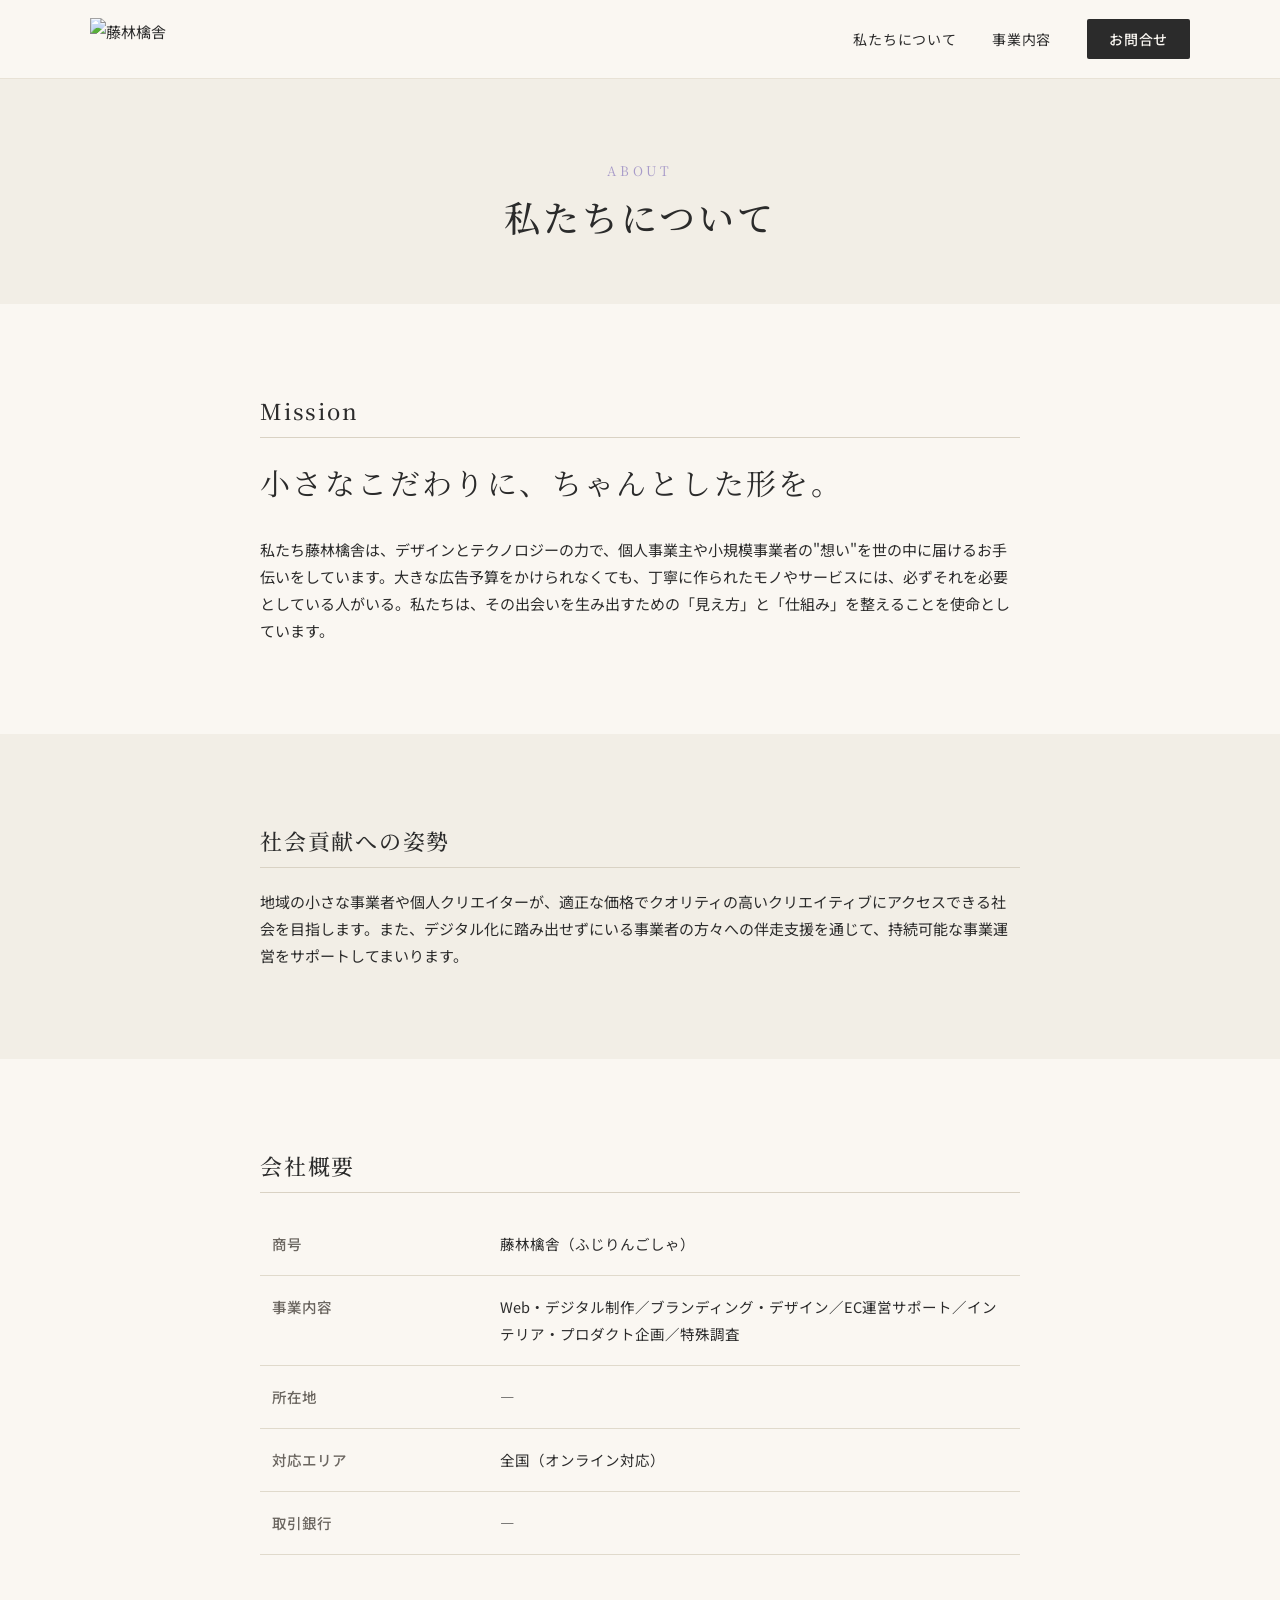
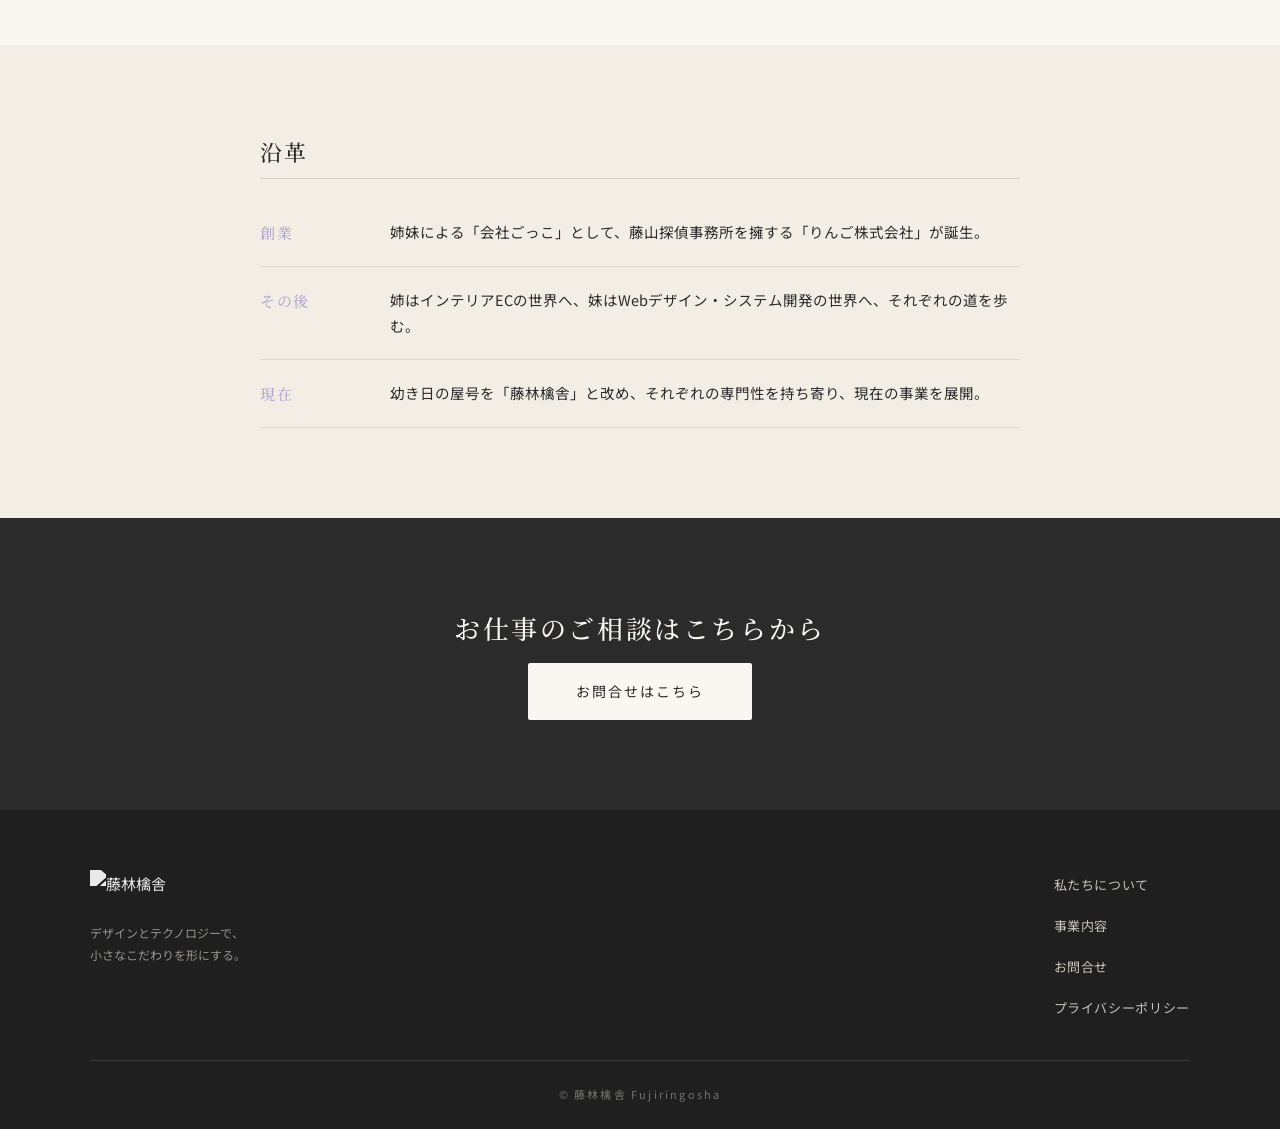
==== about.html @ e3a3d270 "Add files via upload" ====
<!DOCTYPE html>
<html lang="ja">
<head>
<meta charset="UTF-8">
<meta name="viewport" content="width=device-width, initial-scale=1.0">
<meta name="robots" content="noindex">
<title>私たちについて | 藤林檎舎</title>
<link rel="stylesheet" href="css/style.css">
<link href="https://fonts.googleapis.com/css2?family=Noto+Sans+JP:wght@400;500;700&family=Noto+Serif+JP:wght@500;700&display=swap" rel="stylesheet">
</head>
<body>

<header class="site-header">
  <div class="container header-inner">
    <a href="index.html" class="logo"><img src="https://fujiringosha.ikakoworks.com/logo_FUJIRINGOSHA.png" alt="藤林檎舎"></a>
    <nav class="global-nav">
      <ul>
        <li><a href="about.html">私たちについて</a></li>
        <li><a href="service.html">事業内容</a></li>
        <li><a href="contact.html" class="nav-cta">お問合せ</a></li>
      </ul>
    </nav>
    <button class="hamburger" aria-label="メニュー"><span></span><span></span><span></span></button>
  </div>
</header>

<main>
  <section class="page-hero">
    <div class="container">
      <p class="page-hero-en">About</p>
      <h1>私たちについて</h1>
    </div>
  </section>

  <section class="section">
    <div class="container narrow">
      <h2 class="block-title">Mission</h2>
      <p class="big-copy">小さなこだわりに、ちゃんとした形を。</p>
      <p>
        私たち藤林檎舎は、デザインとテクノロジーの力で、個人事業主や小規模事業者の"想い"を世の中に届けるお手伝いをしています。大きな広告予算をかけられなくても、丁寧に作られたモノやサービスには、必ずそれを必要としている人がいる。私たちは、その出会いを生み出すための「見え方」と「仕組み」を整えることを使命としています。
      </p>
    </div>
  </section>

  <section class="section bg-soft">
    <div class="container narrow">
      <h2 class="block-title">社会貢献への姿勢</h2>
      <p>
        地域の小さな事業者や個人クリエイターが、適正な価格でクオリティの高いクリエイティブにアクセスできる社会を目指します。また、デジタル化に踏み出せずにいる事業者の方々への伴走支援を通じて、持続可能な事業運営をサポートしてまいります。
      </p>
    </div>
  </section>

  <section class="section">
    <div class="container narrow">
      <h2 class="block-title">会社概要</h2>
      <table class="company-table">
        <tr><th>商号</th><td>藤林檎舎（ふじりんごしゃ）</td></tr>
        <tr><th>事業内容</th><td>Web・デジタル制作／ブランディング・デザイン／EC運営サポート／インテリア・プロダクト企画／特殊調査</td></tr>
        <tr><th>所在地</th><td>― </td></tr>
        <tr><th>対応エリア</th><td>全国（オンライン対応）</td></tr>
        <tr><th>取引銀行</th><td>―</td></tr>
      </table>
    </div>
  </section>

  <section class="section bg-soft">
    <div class="container narrow">
      <h2 class="block-title">沿革</h2>
      <dl class="history">
        <div><dt>創業</dt><dd>姉妹による「会社ごっこ」として、藤山探偵事務所を擁する「りんご株式会社」が誕生。</dd></div>
        <div><dt>その後</dt><dd>姉はインテリアECの世界へ、妹はWebデザイン・システム開発の世界へ、それぞれの道を歩む。</dd></div>
        <div><dt>現在</dt><dd>幼き日の屋号を「藤林檎舎」と改め、それぞれの専門性を持ち寄り、現在の事業を展開。</dd></div>
      </dl>
    </div>
  </section>

  <section class="section cta-section">
    <div class="container">
      <h2>お仕事のご相談はこちらから</h2>
      <a href="contact.html" class="btn-primary">お問合せはこちら</a>
    </div>
  </section>
</main>

<footer class="site-footer">
  <div class="container footer-inner">
    <div class="footer-left">
      <img src="https://fujiringosha.ikakoworks.com/logo_FUJIRINGOSHA.png" alt="藤林檎舎" class="footer-logo">
      <p class="footer-tagline">デザインとテクノロジーで、<br>小さなこだわりを形にする。</p>
    </div>
    <nav class="footer-nav">
      <ul>
        <li><a href="about.html">私たちについて</a></li>
        <li><a href="service.html">事業内容</a></li>
        <li><a href="contact.html">お問合せ</a></li>
        <li><a href="privacy.html">プライバシーポリシー</a></li>
      </ul>
    </nav>
  </div>
  <p class="copyright">© 藤林檎舎 Fujiringosha</p>
</footer>

<script>
  document.querySelector('.hamburger').addEventListener('click', function() {
    document.querySelector('.global-nav').classList.toggle('open');
    this.classList.toggle('active');
  });
</script>
</body>
</html>
---- css/style.css ----
/* ========== Reset & Base ========== */
*, *::before, *::after { box-sizing: border-box; margin: 0; padding: 0; }
html { scroll-behavior: smooth; }
body {
  font-family: 'Noto Sans JP', -apple-system, BlinkMacSystemFont, sans-serif;
  color: #2B2B2B;
  background: #FAF7F2;
  line-height: 1.8;
  font-size: 15px;
  -webkit-font-smoothing: antialiased;
}
img { max-width: 100%; height: auto; display: block; }
a { color: inherit; text-decoration: none; transition: opacity .2s; }
a:hover { opacity: .65; }
ul { list-style: none; }
h1, h2, h3 { font-family: 'Noto Serif JP', serif; font-weight: 500; line-height: 1.5; }

/* ========== Layout ========== */
.container { width: 90%; max-width: 1100px; margin: 0 auto; }
.container.narrow { max-width: 760px; }
.section { padding: 90px 0; }
.section.bg-soft { background: #F2EEE6; }

/* ========== Header ========== */
.site-header {
  background: rgba(250, 247, 242, 0.95);
  backdrop-filter: blur(8px);
  position: sticky;
  top: 0;
  z-index: 100;
  border-bottom: 1px solid #E8E2D6;
}
.header-inner {
  display: flex;
  justify-content: space-between;
  align-items: center;
  padding: 18px 0;
}
.logo img { height: 42px; width: auto; }
.global-nav ul { display: flex; gap: 36px; align-items: center; }
.global-nav a { font-size: 14px; letter-spacing: .05em; }
.nav-cta {
  background: #2B2B2B;
  color: #FAF7F2 !important;
  padding: 10px 22px;
  border-radius: 2px;
  font-weight: 500;
}
.nav-cta:hover { opacity: .85; }
.hamburger {
  display: none;
  background: none;
  border: none;
  cursor: pointer;
  width: 32px;
  height: 32px;
  flex-direction: column;
  justify-content: center;
  gap: 6px;
}
.hamburger span {
  display: block;
  width: 24px;
  height: 1.5px;
  background: #2B2B2B;
  transition: transform .3s;
}

/* ========== Hero ========== */
.hero {
  padding: 140px 0 120px;
  background: linear-gradient(180deg, #FAF7F2 0%, #F2EEE6 100%);
  text-align: center;
}
.hero-copy {
  font-size: clamp(28px, 4vw, 44px);
  letter-spacing: .04em;
  margin-bottom: 28px;
}
.hero-sub {
  font-size: 15px;
  color: #6B6660;
  letter-spacing: .05em;
}

.page-hero {
  padding: 80px 0 60px;
  background: #F2EEE6;
  text-align: center;
}
.page-hero-en {
  font-family: 'Noto Serif JP', serif;
  font-size: 13px;
  letter-spacing: .3em;
  color: #A89BC9;
  margin-bottom: 8px;
  text-transform: uppercase;
}
.page-hero h1 {
  font-size: clamp(26px, 3.5vw, 36px);
  letter-spacing: .08em;
}

/* ========== Section Common ========== */
.section-title {
  text-align: center;
  font-size: 28px;
  letter-spacing: .1em;
  margin-bottom: 60px;
  position: relative;
}
.section-title span {
  display: block;
  font-size: 12px;
  color: #A89BC9;
  letter-spacing: .3em;
  margin-top: 8px;
  font-family: 'Noto Serif JP', serif;
}
.block-title {
  font-size: 22px;
  letter-spacing: .08em;
  margin: 40px 0 20px;
  padding-bottom: 10px;
  border-bottom: 1px solid #D9D2C4;
}
.block-title:first-child { margin-top: 0; }
.lead {
  text-align: center;
  font-size: 16px;
  line-height: 2.2;
  margin-bottom: 30px;
}
.big-copy {
  font-family: 'Noto Serif JP', serif;
  font-size: clamp(22px, 3vw, 30px);
  letter-spacing: .08em;
  color: #2B2B2B;
  margin: 20px 0 30px;
  line-height: 1.6;
}

/* ========== Service Grid ========== */
.service-grid {
  display: grid;
  grid-template-columns: repeat(auto-fit, minmax(260px, 1fr));
  gap: 24px;
}
.service-card {
  background: #FFFFFF;
  padding: 36px 28px;
  border: 1px solid #E8E2D6;
  border-radius: 4px;
  transition: transform .3s, box-shadow .3s;
  display: block;
}
.service-card:hover {
  transform: translateY(-4px);
  box-shadow: 0 8px 24px rgba(0,0,0,.06);
  opacity: 1;
}
.service-num {
  display: block;
  font-family: 'Noto Serif JP', serif;
  color: #A89BC9;
  font-size: 14px;
  letter-spacing: .2em;
  margin-bottom: 16px;
}
.service-card h3 {
  font-size: 17px;
  margin-bottom: 12px;
  letter-spacing: .05em;
}
.service-card p {
  font-size: 13px;
  color: #6B6660;
  line-height: 1.8;
}
.service-card.special {
  background: #F8F5EC;
  border-color: #D9C9A8;
}

/* ========== Service Detail ========== */
.service-num-large {
  font-family: 'Noto Serif JP', serif;
  color: #A89BC9;
  font-size: 14px;
  letter-spacing: .3em;
  margin-bottom: 12px;
}
.service-title {
  font-size: clamp(22px, 3vw, 30px);
  letter-spacing: .08em;
  margin-bottom: 30px;
  padding-bottom: 20px;
  border-bottom: 2px solid #2B2B2B;
}
.service-title .sub-name {
  display: block;
  font-size: 14px;
  color: #6B6660;
  margin-top: 8px;
  letter-spacing: .1em;
}
.sub-title {
  font-size: 16px;
  font-family: 'Noto Sans JP', sans-serif;
  font-weight: 700;
  margin: 30px 0 14px;
  letter-spacing: .05em;
}
.dot-list li {
  padding: 8px 0 8px 20px;
  position: relative;
  border-bottom: 1px dashed #E0DACC;
  font-size: 14.5px;
}
.dot-list li::before {
  content: '';
  width: 6px;
  height: 6px;
  background: #A89BC9;
  border-radius: 50%;
  position: absolute;
  left: 0;
  top: 18px;
}
.note {
  margin-top: 24px;
  padding: 16px 20px;
  background: #F8F5EC;
  border-left: 3px solid #A89BC9;
  font-size: 13.5px;
  color: #5A554E;
}
.caution {
  margin-top: 16px;
  font-size: 12.5px;
  color: #888;
  font-style: italic;
}

/* ========== About ========== */
.about-intro { text-align: center; }
.btn-line {
  display: inline-block;
  margin-top: 20px;
  padding: 10px 0;
  border-bottom: 1px solid #2B2B2B;
  font-size: 13px;
  letter-spacing: .15em;
}
.btn-line span { margin-left: 8px; transition: margin-left .3s; }
.btn-line:hover span { margin-left: 16px; }

.company-table {
  width: 100%;
  border-collapse: collapse;
}
.company-table th,
.company-table td {
  padding: 18px 12px;
  text-align: left;
  border-bottom: 1px solid #E0DACC;
  font-size: 14.5px;
  vertical-align: top;
}
.company-table th {
  width: 30%;
  font-weight: 500;
  color: #6B6660;
}
.history div {
  display: flex;
  gap: 30px;
  padding: 20px 0;
  border-bottom: 1px solid #E0DACC;
}
.history dt {
  flex: 0 0 100px;
  font-family: 'Noto Serif JP', serif;
  color: #A89BC9;
  letter-spacing: .1em;
}
.history dd { flex: 1; font-size: 14.5px; }

/* ========== CTA ========== */
.cta-section {
  background: #2B2B2B;
  color: #FAF7F2;
  text-align: center;
}
.cta-section h2 {
  font-size: clamp(20px, 2.5vw, 26px);
  letter-spacing: .1em;
  margin-bottom: 16px;
}
.cta-section p { margin-bottom: 32px; font-size: 14px; opacity: .8; }
.btn-primary {
  display: inline-block;
  background: #FAF7F2;
  color: #2B2B2B !important;
  padding: 16px 48px;
  letter-spacing: .15em;
  font-size: 14px;
  border-radius: 2px;
  border: none;
  cursor: pointer;
  font-family: inherit;
}
.btn-primary:hover { opacity: .85; }

/* ========== Form ========== */
.contact-form { margin-top: 40px; }
.form-row { margin-bottom: 28px; }
.form-row label {
  display: block;
  font-size: 14px;
  font-weight: 500;
  margin-bottom: 10px;
  letter-spacing: .05em;
}
.required {
  display: inline-block;
  background: #C9484A;
  color: #fff;
  font-size: 10px;
  padding: 2px 8px;
  margin-left: 8px;
  border-radius: 2px;
  letter-spacing: .1em;
}
.form-row input,
.form-row select,
.form-row textarea {
  width: 100%;
  padding: 14px 16px;
  border: 1px solid #D9D2C4;
  background: #FFFFFF;
  border-radius: 2px;
  font-size: 15px;
  font-family: inherit;
  color: #2B2B2B;
}
.form-row input:focus,
.form-row select:focus,
.form-row textarea:focus {
  outline: none;
  border-color: #A89BC9;
}
.check-row label { display: flex; align-items: center; gap: 10px; font-weight: 400; }
.check-row a { text-decoration: underline; }
.submit-row { text-align: center; margin-top: 40px; }

/* ========== Footer ========== */
.site-footer {
  background: #1F1F1F;
  color: #C9C4BC;
  padding: 60px 0 24px;
}
.footer-inner {
  display: flex;
  justify-content: space-between;
  align-items: flex-start;
  gap: 40px;
  flex-wrap: wrap;
  padding-bottom: 40px;
  border-bottom: 1px solid #3A3A3A;
}
.footer-logo {
  height: 36px;
  margin-bottom: 16px;
  filter: brightness(0) invert(1);
  opacity: .9;
}
.footer-tagline { font-size: 12px; line-height: 1.8; opacity: .7; }
.footer-nav ul { display: flex; flex-direction: column; gap: 14px; }
.footer-nav a { font-size: 13px; letter-spacing: .05em; }
.copyright {
  text-align: center;
  font-size: 11px;
  letter-spacing: .2em;
  margin-top: 24px;
  opacity: .5;
}

/* ========== Responsive ========== */
@media (max-width: 767px) {
  .section { padding: 60px 0; }
  .hero { padding: 80px 0 70px; }
  .hamburger { display: flex; }
  .global-nav {
    position: fixed;
    top: 78px;
    left: 0;
    right: 0;
    background: #FAF7F2;
    border-bottom: 1px solid #E8E2D6;
    transform: translateY(-120%);
    transition: transform .3s;
  }
  .global-nav.open { transform: translateY(0); }
  .global-nav ul {
    flex-direction: column;
    padding: 24px;
    gap: 20px;
  }
  .nav-cta { display: inline-block; }
  .footer-inner { flex-direction: column; }
  .history div { flex-direction: column; gap: 8px; }
  .history dt { flex: none; }
  .company-table th, .company-table td { display: block; width: 100%; }
  .company-table th { padding-bottom: 4px; }
  .company-table td { padding-top: 4px; padding-bottom: 18px; }
}
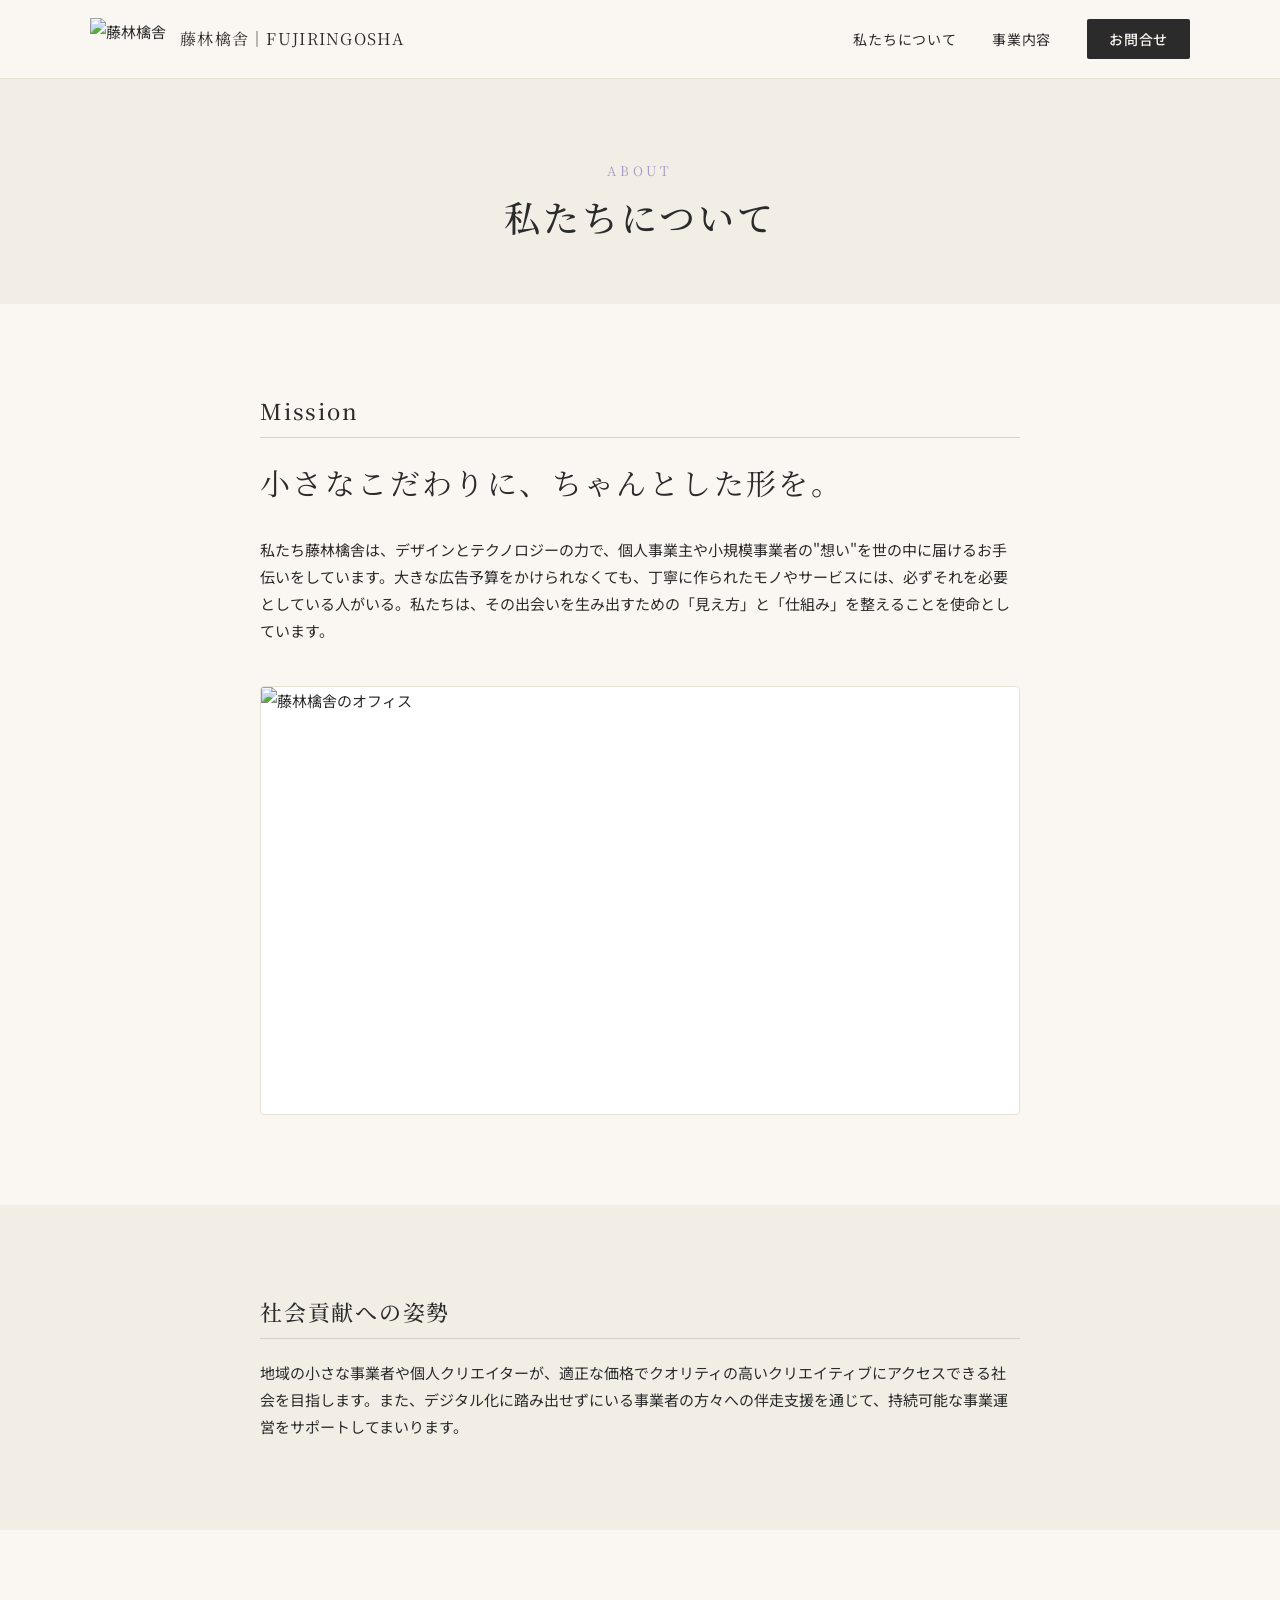
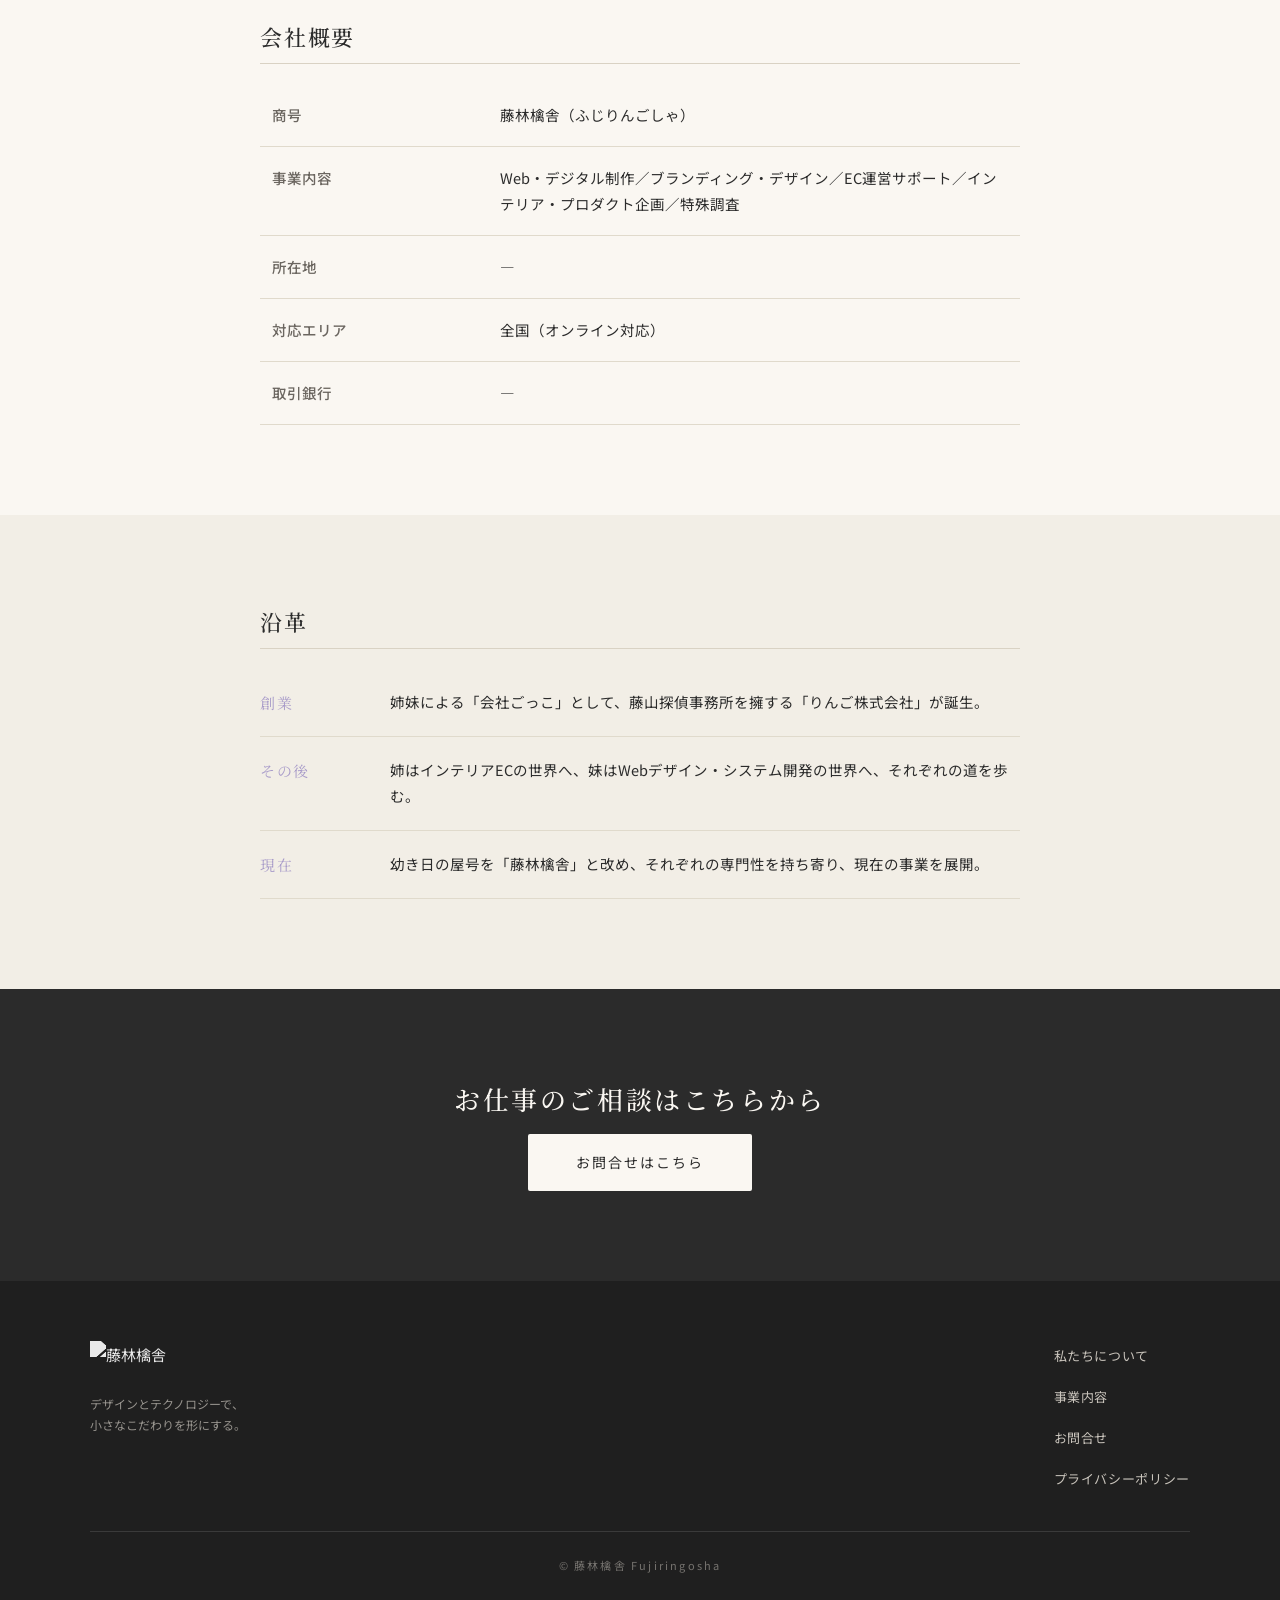
==== commit db86eac6: "Add files via upload" ====
--- a/about.html
+++ b/about.html
@@ -3,16 +3,17 @@
 <head>
 <meta charset="UTF-8">
 <meta name="viewport" content="width=device-width, initial-scale=1.0">
-<meta name="robots" content="noindex">
-<title>私たちについて | 藤林檎舎</title>
-<link rel="stylesheet" href="css/style.css">
+<meta name="robots" content="noindex">
+<title>私たちについて | 藤林檎舎</title>
+<link rel="icon" href="https://fujiringosha.ikakoworks.com/favicon.png" type="image/png">
+<link rel="stylesheet" href="css/style.css">
 <link href="https://fonts.googleapis.com/css2?family=Noto+Sans+JP:wght@400;500;700&family=Noto+Serif+JP:wght@500;700&display=swap" rel="stylesheet">
 </head>
 <body>
 
 <header class="site-header">
   <div class="container header-inner">
-    <a href="index.html" class="logo"><img src="https://fujiringosha.ikakoworks.com/logo_FUJIRINGOSHA.png" alt="藤林檎舎"></a>
+    <a href="index.html" class="logo"><img src="https://fujiringosha.ikakoworks.com/logo_FUJIRINGOSHA.png" alt="藤林檎舎"><span class="logo-name">藤林檎舎｜FUJIRINGOSHA</span></a>
     <nav class="global-nav">
       <ul>
         <li><a href="about.html">私たちについて</a></li>
@@ -36,11 +37,14 @@
     <div class="container narrow">
       <h2 class="block-title">Mission</h2>
       <p class="big-copy">小さなこだわりに、ちゃんとした形を。</p>
-      <p>
-        私たち藤林檎舎は、デザインとテクノロジーの力で、個人事業主や小規模事業者の"想い"を世の中に届けるお手伝いをしています。大きな広告予算をかけられなくても、丁寧に作られたモノやサービスには、必ずそれを必要としている人がいる。私たちは、その出会いを生み出すための「見え方」と「仕組み」を整えることを使命としています。
-      </p>
-    </div>
-  </section>
+      <p>
+        私たち藤林檎舎は、デザインとテクノロジーの力で、個人事業主や小規模事業者の"想い"を世の中に届けるお手伝いをしています。大きな広告予算をかけられなくても、丁寧に作られたモノやサービスには、必ずそれを必要としている人がいる。私たちは、その出会いを生み出すための「見え方」と「仕組み」を整えることを使命としています。
+      </p>
+      <figure class="office-photo">
+        <img src="https://fujiringosha.ikakoworks.com/office.png" alt="藤林檎舎のオフィス">
+      </figure>
+    </div>
+  </section>
 
   <section class="section bg-soft">
     <div class="container narrow">
--- a/css/style.css
+++ b/css/style.css
@@ -36,7 +36,18 @@
   align-items: center;
   padding: 18px 0;
 }
-.logo img { height: 42px; width: auto; }
+.logo {
+  display: inline-flex;
+  align-items: center;
+  gap: 14px;
+}
+.logo img { height: 42px; width: auto; }
+.logo-name {
+  font-family: 'Noto Serif JP', serif;
+  font-size: 16px;
+  letter-spacing: .08em;
+  white-space: nowrap;
+}
 .global-nav ul { display: flex; gap: 36px; align-items: center; }
 .global-nav a { font-size: 14px; letter-spacing: .05em; }
 .nav-cta {
@@ -177,14 +188,50 @@
   color: #6B6660;
   line-height: 1.8;
 }
-.service-card.special {
-  background: #F8F5EC;
-  border-color: #D9C9A8;
-}
-
-/* ========== Service Detail ========== */
-.service-num-large {
-  font-family: 'Noto Serif JP', serif;
+.service-card.special {
+  background: #F8F5EC;
+  border-color: #D9C9A8;
+}
+
+/* ========== Works ========== */
+.works-section { background: #FFFFFF; }
+.works-grid {
+  display: grid;
+  grid-template-columns: repeat(4, 1fr);
+  gap: 22px;
+}
+.work-card {
+  overflow: hidden;
+  border: 1px solid #E8E2D6;
+  border-radius: 4px;
+  background: #FAF7F2;
+  box-shadow: 0 8px 22px rgba(0,0,0,.04);
+}
+.work-card img {
+  width: 100%;
+  aspect-ratio: 1 / 1;
+  object-fit: cover;
+  transition: transform .35s;
+}
+.work-card:hover img { transform: scale(1.04); }
+.work-body {
+  padding: 18px 18px 20px;
+}
+.work-body h3 {
+  font-family: 'Noto Serif JP', serif;
+  font-size: 16px;
+  letter-spacing: .08em;
+  margin-bottom: 8px;
+}
+.work-body p {
+  color: #6B6660;
+  font-size: 13px;
+  line-height: 1.7;
+}
+
+/* ========== Service Detail ========== */
+.service-num-large {
+  font-family: 'Noto Serif JP', serif;
   color: #A89BC9;
   font-size: 14px;
   letter-spacing: .3em;
@@ -252,12 +299,25 @@
   font-size: 13px;
   letter-spacing: .15em;
 }
-.btn-line span { margin-left: 8px; transition: margin-left .3s; }
-.btn-line:hover span { margin-left: 16px; }
-
-.company-table {
-  width: 100%;
-  border-collapse: collapse;
+.btn-line span { margin-left: 8px; transition: margin-left .3s; }
+.btn-line:hover span { margin-left: 16px; }
+
+.office-photo {
+  margin-top: 42px;
+  overflow: hidden;
+  border-radius: 4px;
+  border: 1px solid #E8E2D6;
+  background: #FFFFFF;
+}
+.office-photo img {
+  width: 100%;
+  aspect-ratio: 16 / 9;
+  object-fit: cover;
+}
+
+.company-table {
+  width: 100%;
+  border-collapse: collapse;
 }
 .company-table th,
 .company-table td {
@@ -388,9 +448,12 @@
 
 /* ========== Responsive ========== */
 @media (max-width: 767px) {
-  .section { padding: 60px 0; }
-  .hero { padding: 80px 0 70px; }
-  .hamburger { display: flex; }
+  .section { padding: 60px 0; }
+  .hero { padding: 80px 0 70px; }
+  .logo { gap: 10px; }
+  .logo img { height: 34px; }
+  .logo-name { font-size: 12px; letter-spacing: .04em; }
+  .hamburger { display: flex; }
   .global-nav {
     position: fixed;
     top: 78px;
@@ -408,8 +471,9 @@
     gap: 20px;
   }
   .nav-cta { display: inline-block; }
-  .footer-inner { flex-direction: column; }
-  .history div { flex-direction: column; gap: 8px; }
+  .footer-inner { flex-direction: column; }
+  .works-grid { grid-template-columns: repeat(2, 1fr); gap: 14px; }
+  .history div { flex-direction: column; gap: 8px; }
   .history dt { flex: none; }
   .company-table th, .company-table td { display: block; width: 100%; }
   .company-table th { padding-bottom: 4px; }
